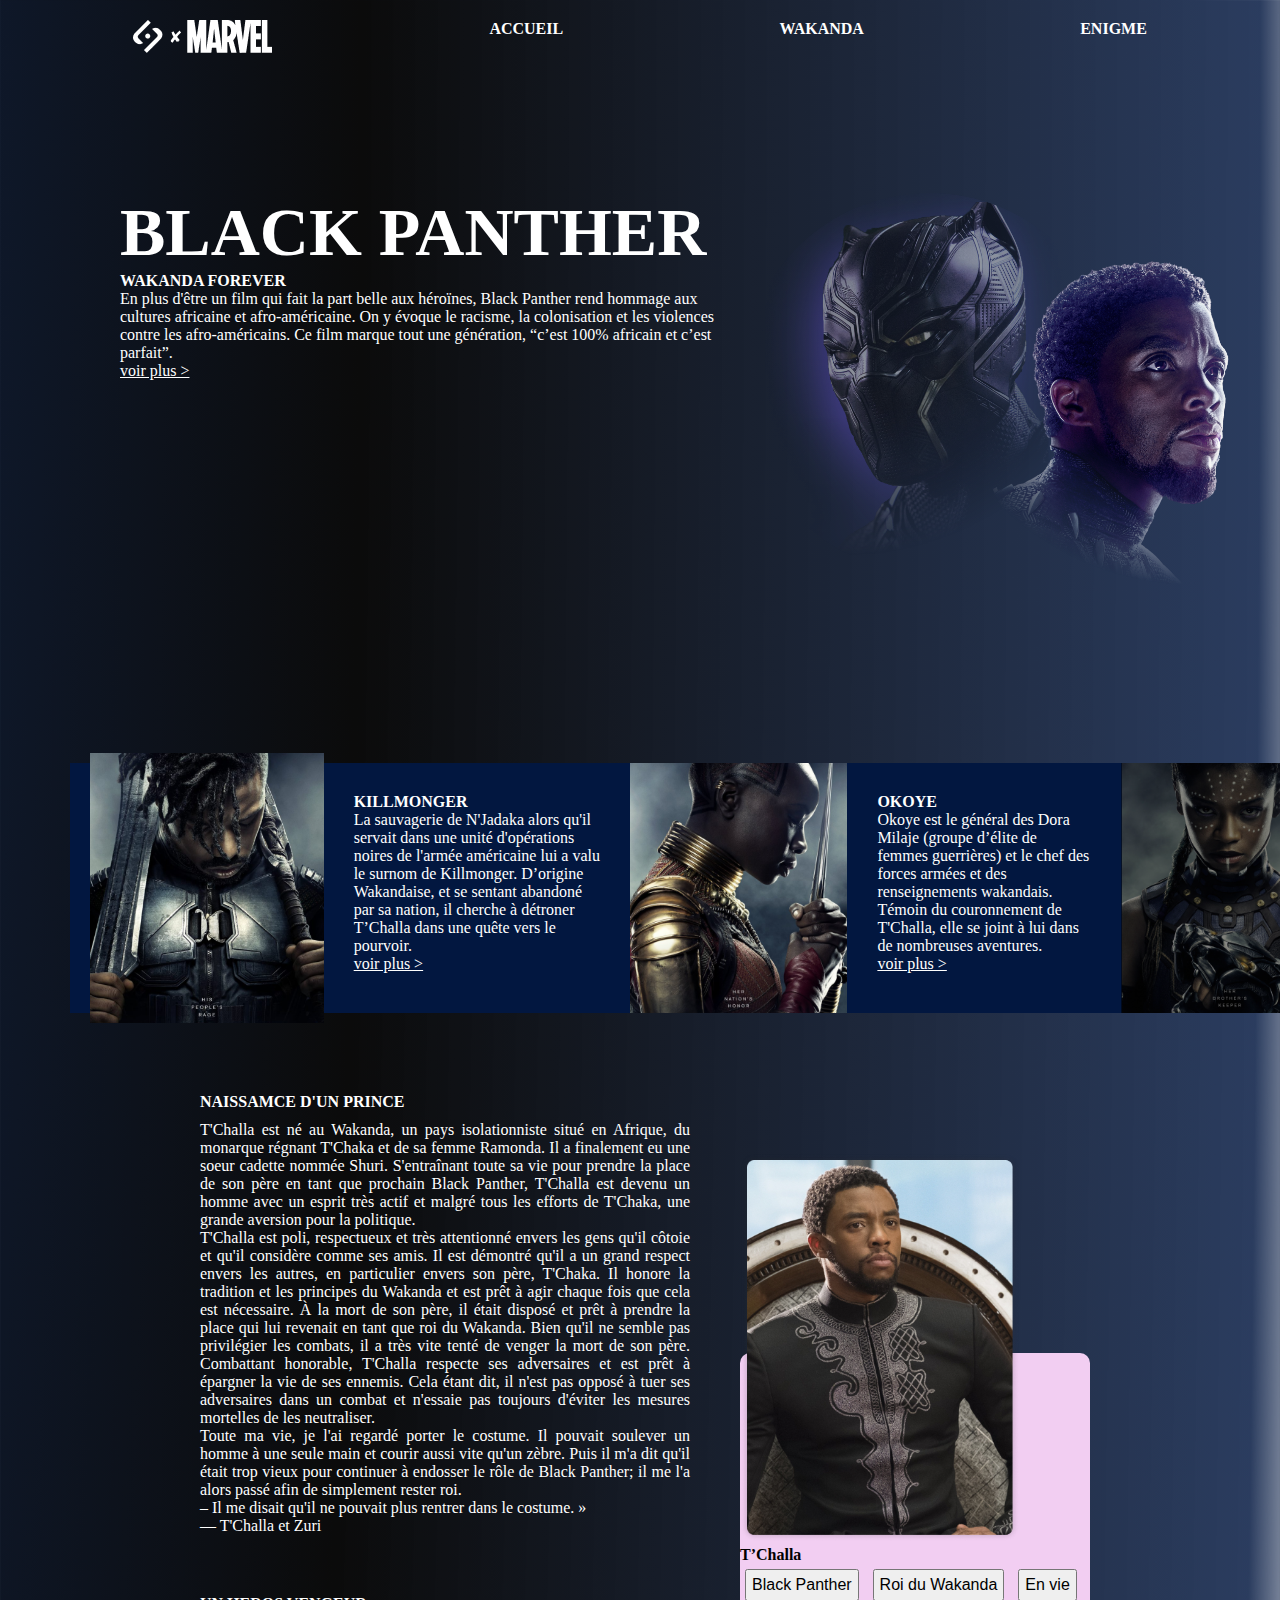
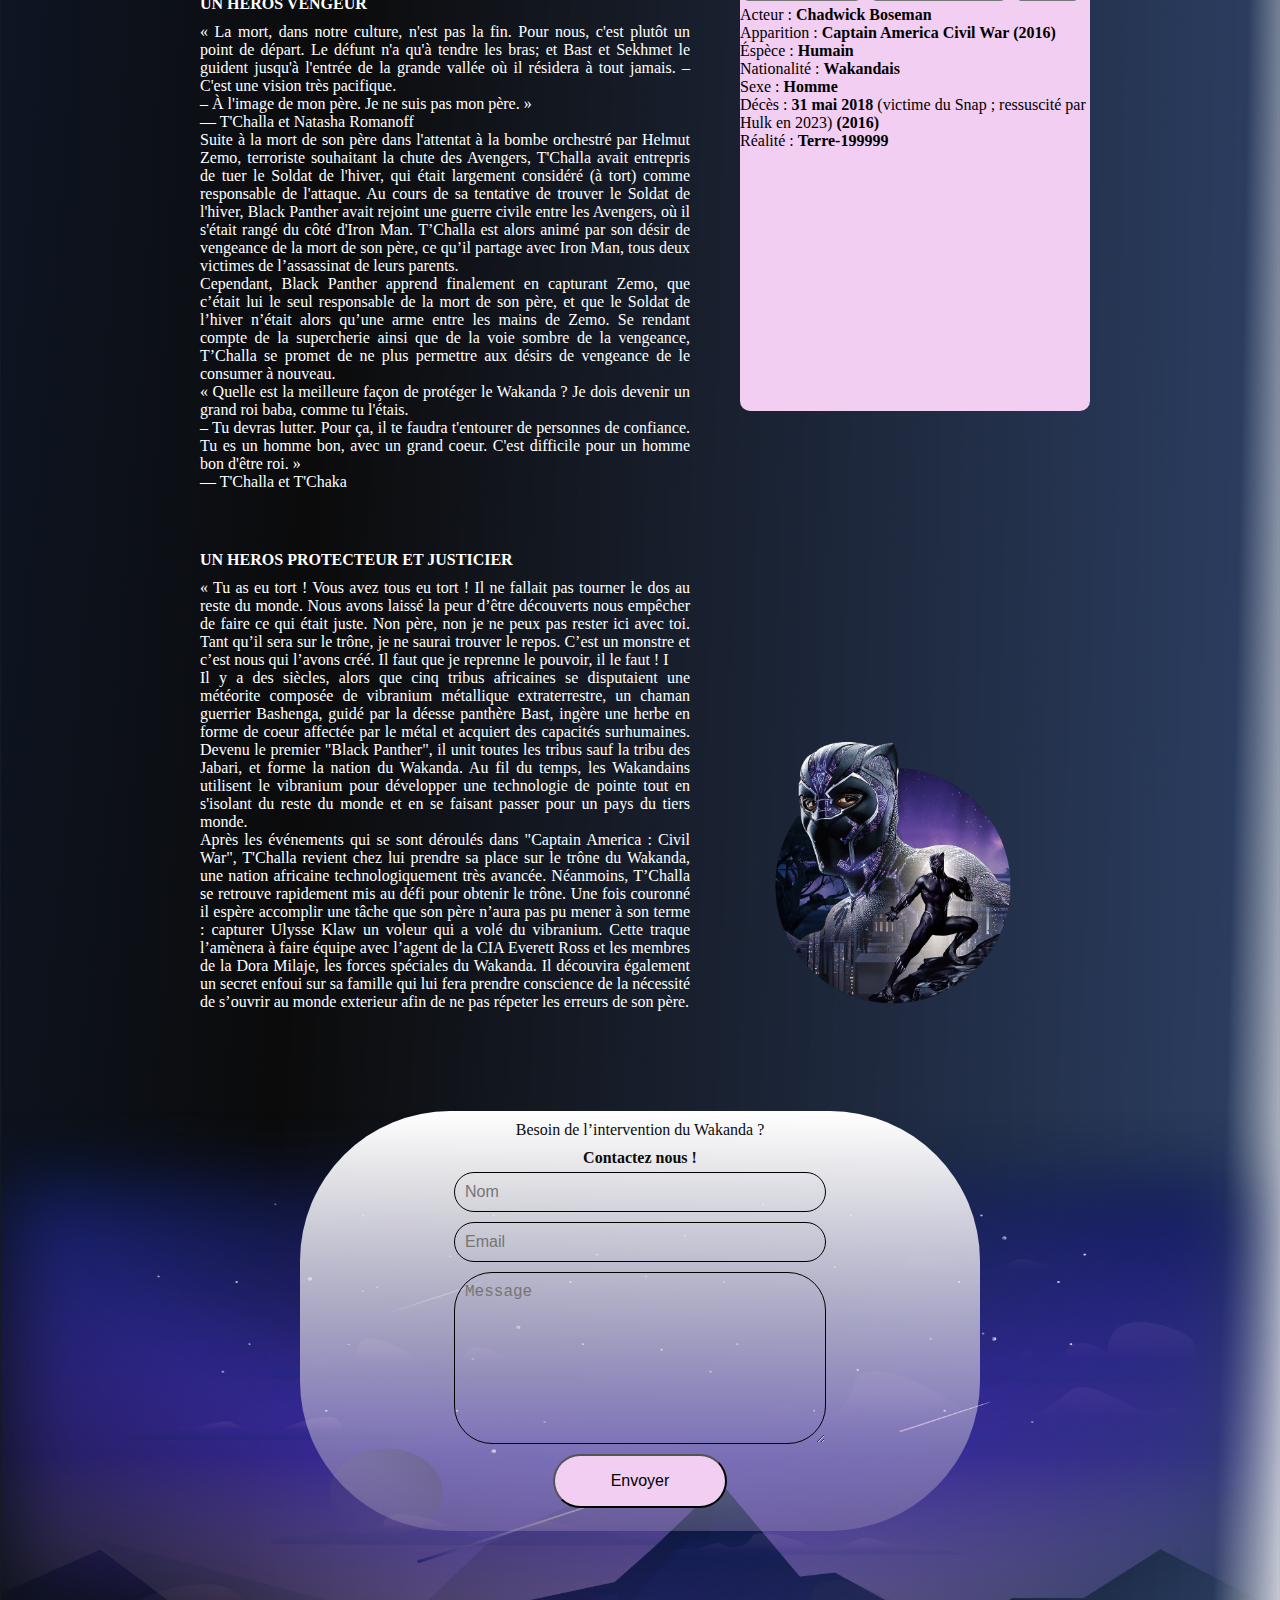
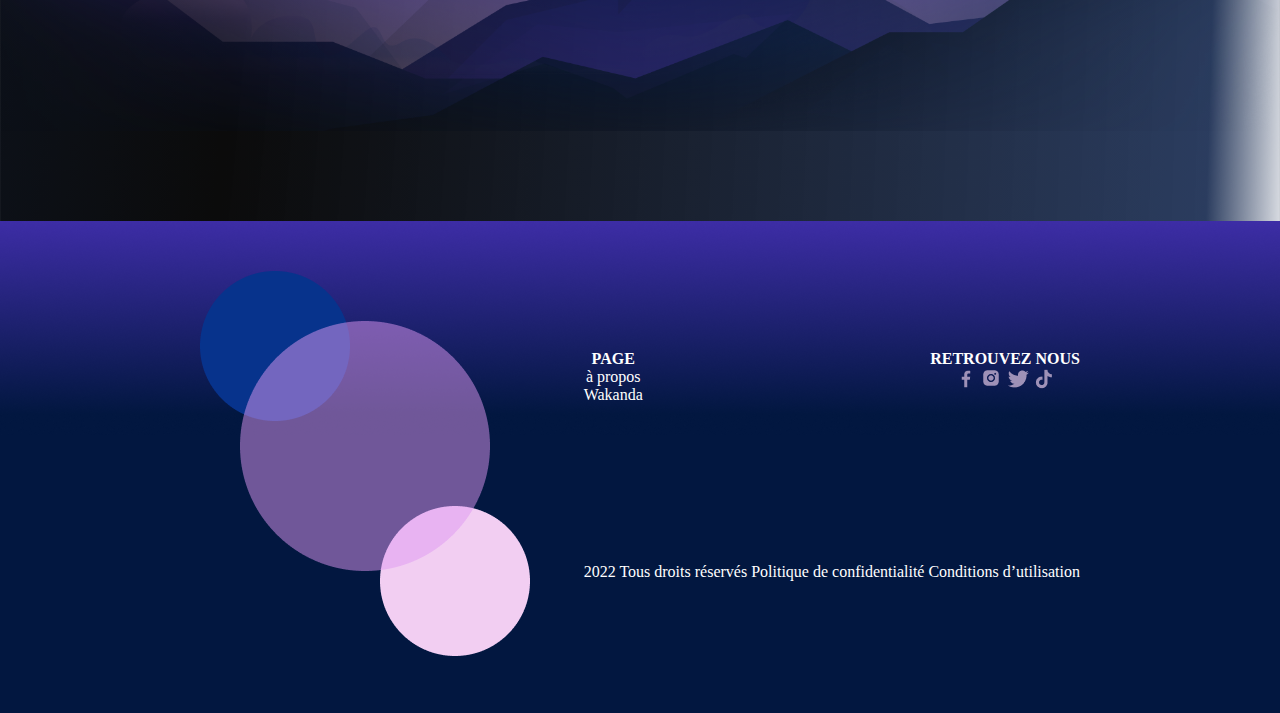
==== index.html @ 01e2886f "Page d'acueil et css incomplet" ====
<!DOCTYPE html>
<html lang="fr">
<head>
    <meta charset="UTF-8">
    <meta http-equiv="X-UA-Compatible" content="IE=edge">
    <meta name="viewport" content="width=device-width, initial-scale=1.0">
    <title>Acueil</title>
    <link rel="stylesheet" href="Styles/style.css">
</head>
<body>
    <!-- La page d'accueil du site -->
    <nav>
        <img src="Logo/footer2.png" alt="">
        <h2> <a href="index.html">ACCUEIL</a> </h2>
        <h2> <a href="wakanda.html"> WAKANDA</a></h2>
        <h2> <a href="enigme.html">ENIGME</a> </h2>
    </nav>
    
    <div class="part1">
        <div class="text">
            <h1>BLACK PANTHER</h1>
            <h2>WAKANDA FOREVER</h2>
            <p>En plus d'être un film qui fait la part belle aux héroïnes, Black Panther rend
                hommage aux cultures africaine et afro-américaine. On y évoque le
                racisme, la colonisation et les violences contre les afro-américains.
                Ce film marque tout une génération, “c’est 100% africain et c’est parfait”.</p>
            <p class="vp">voir plus > </p>
        </div>
        <div class="img">
            <img src="illustrations/Accueil/Pantherhome1..png" width="150%" height="100%" alt="">
        </div>
    </div>

    <div class="part2">
        <div class="img1">
            <img src="illustrations/Accueil/Pantherhome2.png" height="270px" alt="">
        </div>
        <div class="text1">
            <h2>KILLMONGER</h2>
            <p>La sauvagerie de N'Jadaka alors qu'il servait dans une
                unité d'opérations noires de l'armée américaine lui a
                valu le surnom de Killmonger. D’origine Wakandaise,
                et se sentant abandoné par sa nation, il cherche à
                détroner T’Challa dans une quête vers le pourvoir.</p>
            <p class="vp">voir plus ></p>
        </div>
        <div class="img2">
            
            <img src="illustrations/Accueil/Pantherhome3.png" height="250px" alt="">
        </div>
        <div class="text1">
            <h2>OKOYE</h2>
            <p>Okoye est le général des Dora Milaje (groupe d’élite
                de femmes guerrières) et le chef des forces armées et
                des renseignements wakandais. Témoin du
                couronnement de T'Challa, elle se joint à lui dans de
                nombreuses aventures.</p>
            <p class="vp">voir plus ></p>
        </div>
        <div class="img2">
            <img src="illustrations/Accueil/Pantherhome4.png" height="250px"alt="">
        </div>
    </div>

    <div class="container">
        <div class="row">
            <div class="txt">
                <h2>NAISSAMCE D'UN PRINCE</h2>
                <p>T'Challa est né au Wakanda, un pays isolationniste situé en Afrique, du monarque régnant T'Chaka et de sa femme
                    Ramonda. Il a finalement eu une soeur cadette nommée Shuri. S'entraînant toute sa vie pour prendre la place de son père
                    en tant que prochain Black Panther, T'Challa est devenu un homme avec un esprit très actif et malgré tous les efforts de
                    T'Chaka, une grande aversion pour la politique.</p>
                <p>T'Challa est poli, respectueux et très attentionné envers les gens qu'il côtoie et qu'il considère comme ses amis. Il est
                    démontré qu'il a un grand respect envers les autres, en particulier envers son père, T'Chaka. Il honore la tradition et les
                    principes du Wakanda et est prêt à agir chaque fois que cela est nécessaire. À la mort de son père, il était disposé et prêt à
                    prendre la place qui lui revenait en tant que roi du Wakanda. Bien qu'il ne semble pas privilégier les combats, il a très vite
                    tenté de venger la mort de son père. Combattant honorable, T'Challa respecte ses adversaires et est prêt à épargner la vie
                    de ses ennemis. Cela étant dit, il n'est pas opposé à tuer ses adversaires dans un combat et n'essaie pas toujours d'éviter les
                    mesures mortelles de les neutraliser.</p>
                <p>Toute ma vie, je l'ai regardé porter le costume. Il pouvait soulever un homme à une seule main et courir aussi vite
                    qu'un zèbre. Puis il m'a dit qu'il était trop vieux pour continuer à endosser le rôle de Black Panther; il me l'a alors
                    passé afin de simplement rester roi. <br>
                    
                    – Il me disait qu'il ne pouvait plus rentrer dans le costume. » <br>
                    
                    — T'Challa et Zuri</p>
            </div>
            <div class="txt">
                <h2>UN HEROS VENGEUR</h2>
                <p>« La mort, dans notre culture, n'est pas la fin. Pour nous, c'est plutôt un point de départ. Le défunt n'a qu'à tendre les
                    bras; et Bast et Sekhmet le guident jusqu'à l'entrée de la grande vallée où il résidera à tout jamais.
                    
                    – C'est une vision très pacifique. <br>
                    
                    – À l'image de mon père. Je ne suis pas mon père. » <br>
                    
                    — T'Challa et Natasha Romanoff</p>
                <p>Suite à la mort de son père dans l'attentat à la bombe orchestré par Helmut Zemo, terroriste souhaitant la chute des
                    Avengers, T'Challa avait entrepris de tuer le Soldat de l'hiver, qui était largement considéré (à tort) comme responsable de
                    l'attaque. Au cours de sa tentative de trouver le Soldat de l'hiver, Black Panther avait rejoint une guerre civile entre les
                    Avengers, où il s'était rangé du côté d'Iron Man. T’Challa est alors animé par son désir de vengeance de la mort de son père,
                    ce qu’il partage avec Iron Man, tous deux victimes de l’assassinat de leurs parents.</p>
                <p>Cependant, Black Panther apprend finalement en capturant Zemo, que c’était lui le seul responsable de la mort de son
                    père, et que le Soldat de l’hiver n’était alors qu’une arme entre les mains de Zemo. Se rendant compte de la supercherie
                    ainsi que de la voie sombre de la vengeance, T’Challa se promet de ne plus permettre aux désirs de vengeance de le
                    consumer à nouveau.</p>
                <p>« Quelle est la meilleure façon de protéger le Wakanda ? Je dois devenir un grand roi baba, comme tu l'étais. <br>
    
                    – Tu devras lutter. Pour ça, il te faudra t'entourer de personnes de confiance. Tu es un homme bon, avec un grand
                    coeur. C'est difficile pour un homme bon d'être roi. » <br>
                    
                    — T'Challa et T'Chaka</p>
            </div>
            <div class="txt">
                <h2>UN HEROS PROTECTEUR ET JUSTICIER</h2>
                <p>« Tu as eu tort ! Vous avez tous eu tort ! Il ne fallait pas tourner le dos au reste du monde. Nous avons laissé la peur
                    d’être découverts nous empêcher de faire ce qui était juste. Non père, non je ne peux pas rester ici avec toi. Tant qu’il
                    sera sur le trône, je ne saurai trouver le repos. C’est un monstre et c’est nous qui l’avons créé. Il faut que je reprenne
                    le pouvoir, il le faut ! I</p>
                <p>Il y a des siècles, alors que cinq tribus africaines se disputaient une météorite composée de vibranium métallique
                    extraterrestre, un chaman guerrier Bashenga, guidé par la déesse panthère Bast, ingère une herbe en forme de coeur
                    affectée par le métal et acquiert des capacités surhumaines. Devenu le premier "Black Panther", il unit toutes les tribus sauf
                    la tribu des Jabari, et forme la nation du Wakanda. Au fil du temps, les Wakandains utilisent le vibranium pour développer
                    une technologie de pointe tout en s'isolant du reste du monde et en se faisant passer pour un pays du tiers monde.
                    
                    </p>
                <p>Après les événements qui se sont déroulés dans "Captain America : Civil War", T'Challa revient chez lui prendre sa place sur
                    le trône du Wakanda, une nation africaine technologiquement très avancée. Néanmoins, T’Challa se retrouve rapidement
                    mis au défi pour obtenir le trône. Une fois couronné il espère accomplir une tâche que son père n’aura pas pu mener à son
                    terme : capturer Ulysse Klaw un voleur qui a volé du vibranium. Cette traque l’amènera à faire équipe avec l’agent de la CIA
                    Everett Ross et les membres de la Dora Milaje, les forces spéciales du Wakanda. Il découvira également un secret enfoui
                    sur sa famille qui lui fera prendre conscience de la nécessité de s’ouvrir au monde exterieur afin de ne pas répeter les
                    erreurs de son père.</p>
            </div>
        </div>
        <div class="row">
            <div class="card">
                <div class="crd-img">
                    <img src="illustrations/Accueil/Pantherhome5.png" width="80%" alt="">
                </div>
                <div class="crd-container">
                    <h3><strong>T’Challa</strong></h3>
                    <button>Black Panther</button>
                    <button>Roi du Wakanda</button>
                    <button>En vie</button>

                    <p>Acteur : <strong>Chadwick Boseman</strong></p>
                    <p>Apparition : <strong>Captain America Civil War (2016)</strong></p>
                    <p>Éspèce : <strong>Humain</strong></p>
                    <p>Nationalité : <strong>Wakandais</strong></p>
                    <p>Sexe : <strong>Homme</strong></p>
                    <p>Décès : <strong>31 mai 2018 </strong>(victime du Snap ; ressuscité par Hulk
                        en 2023)<strong> (2016)</strong></p>
                    <p>Réalité : <strong>Terre-199999</strong></p>
                </div>
            </div>

            <div class="">
                <img src="illustrations/Accueil/Pantherhome6.png" width="90%" alt="">
            </div>
        </div>
    </div>

    <div class="container1">
        <div class="formulaire">
            <form action="" method="post">
                <p>Besoin de l’intervention du Wakanda ?</p>
                <h2><strong>Contactez nous !</strong></h2>
                <input type="text" placeholder="Nom">
                <input type="text" placeholder="Email">
                <textarea type="text" class="mess" placeholder="Message" ></textarea>
                <button>Envoyer</button>
            </form>
        </div>
    </div>

    <footer>
        <div class="footer">
            <div class="ft-img">
                <img src="illustrations/footer1.png" alt="">
            </div>
            <div class="ft-suite">
                <div class="row1">
                    <div class="col">
                        <h3>PAGE</h3>
                        <p>à propos</p>
                        <p>Wakanda</p>
                    </div>
                    <div class="col">
                        <h3>RETROUVEZ NOUS</h3>
                        <div class="sociaux">
                            <img src="Logo/icon_facebook.png" alt="">
                            <img src="Logo/icon_instagram.png" alt="">
                            <img src="Logo/icon_twitter.png" alt="">
                            <img src="Logo/icon_tiktok.png" alt="">
                        </div>
                    </div>
                    
                </div>
                <div class="row1">
                    <p>2022 Tous droits réservés Politique de confidentialité Conditions d’utilisation</p>
                </div>
            </div>
        </div>
    </footer>
</body>
</html>
---- Styles/style.css ----
*{

    font-size: 16px;
    margin: 0;
    padding: 0;
}

body{
    background:radial-gradient(126.67% 350.28% at -21.35%
0%, #11213F 0%, #0B0B0B 39.1%, rgba(2, 23, 64,
0.837641) 94.57%, rgba(2, 23, 64, 0) 100%) ;
    color: white;
}

nav {
    margin: 0 5px;
    padding: 20px 20px;
    display: flex;
    flex-direction: row;
    justify-content: space-around;
}

nav:first-child {
    flex-grow: 8;
}

nav>h2>a {
    text-decoration: none;
    color: white;
}

nav>h2 :hover {
    text-decoration: underline;
}

/*CSS du page D'accueil*/

h1 {
    font-size: 68px;
}

.vp {
    text-decoration: underline;
}

.part1 {
    margin: 100px;
    padding: 20px;
    display: flex;
    flex-direction: row;
    justify-content: space-around;
}

.part2 {
    height: 250px;
    margin: 0 0 20px 70px ;
    background-color: #021740;
    display: flex;
}

.img1 {
    margin: -10px  0 0 20px;
}

.text1 {
    padding: 30px;
}

.container {
    margin: 0 150px;
    padding: 20px;
    display: flex;
}

.txt {
    margin: 10px;
    padding: 20px;
    text-align: justify;
}

.txt>h2 {
    padding: 10px 0;
}

.card {
    height: 658px;
    width: 350px;
    margin: 300px 20px;
    color: black;
    background-color: #F2CEF2;
    border-radius: 10px;
}

.crd-img>img{
    margin: -200px 0 0 0;
}

.container1 {
    height: 620px;
    background: url("../illustrations/Accueil/Pantherhome7.png");
    background-size: 100%;
}

.formulaire {
    margin: 50px 300px;
    height: 420px;
    border-radius: 150px;
    background: linear-gradient(to bottom ,#FFFFFF,#9e91b75b);
    
}

form {
    display: flex;
    flex-direction: column;
    justify-content: center;
    align-items: center;
    color: #0B0B0B;
}

form p ,from h2,button{
    margin: 5px;
    padding: 5px;
}

input ,.mess{
    margin: 5px;
    padding: 10px;
    width: 350px;
    background: none;
    border: 1px solid black;
    border-radius: 38px;
}

.mess {
    height:150px;
}

form button {
    width: 174px;
    height: 54px;
    border-radius: 38px;
    background-color: #F2CEF2;
}
form button:hover{
    box-shadow: 5px 5px 5px 5px  #F2CEF2;
    /*filter: blur(20px);*/
}

footer {
    margin-top: 90px;
    height: 492px;
    background: url("../illustrations/back_footer.png");
}

.footer {
    margin-left: 150px;
    margin-right: 150px;
    padding: 50px;
    display: flex;
    justify-content: space-between;
}

.ft-img {
    height: 50%;
}

.ft-suite {
    display: flex;
    flex-direction: column;
    justify-content: space-around;
    text-align: center;
}

.row1 {
    display: flex;
    justify-content: space-between;
}
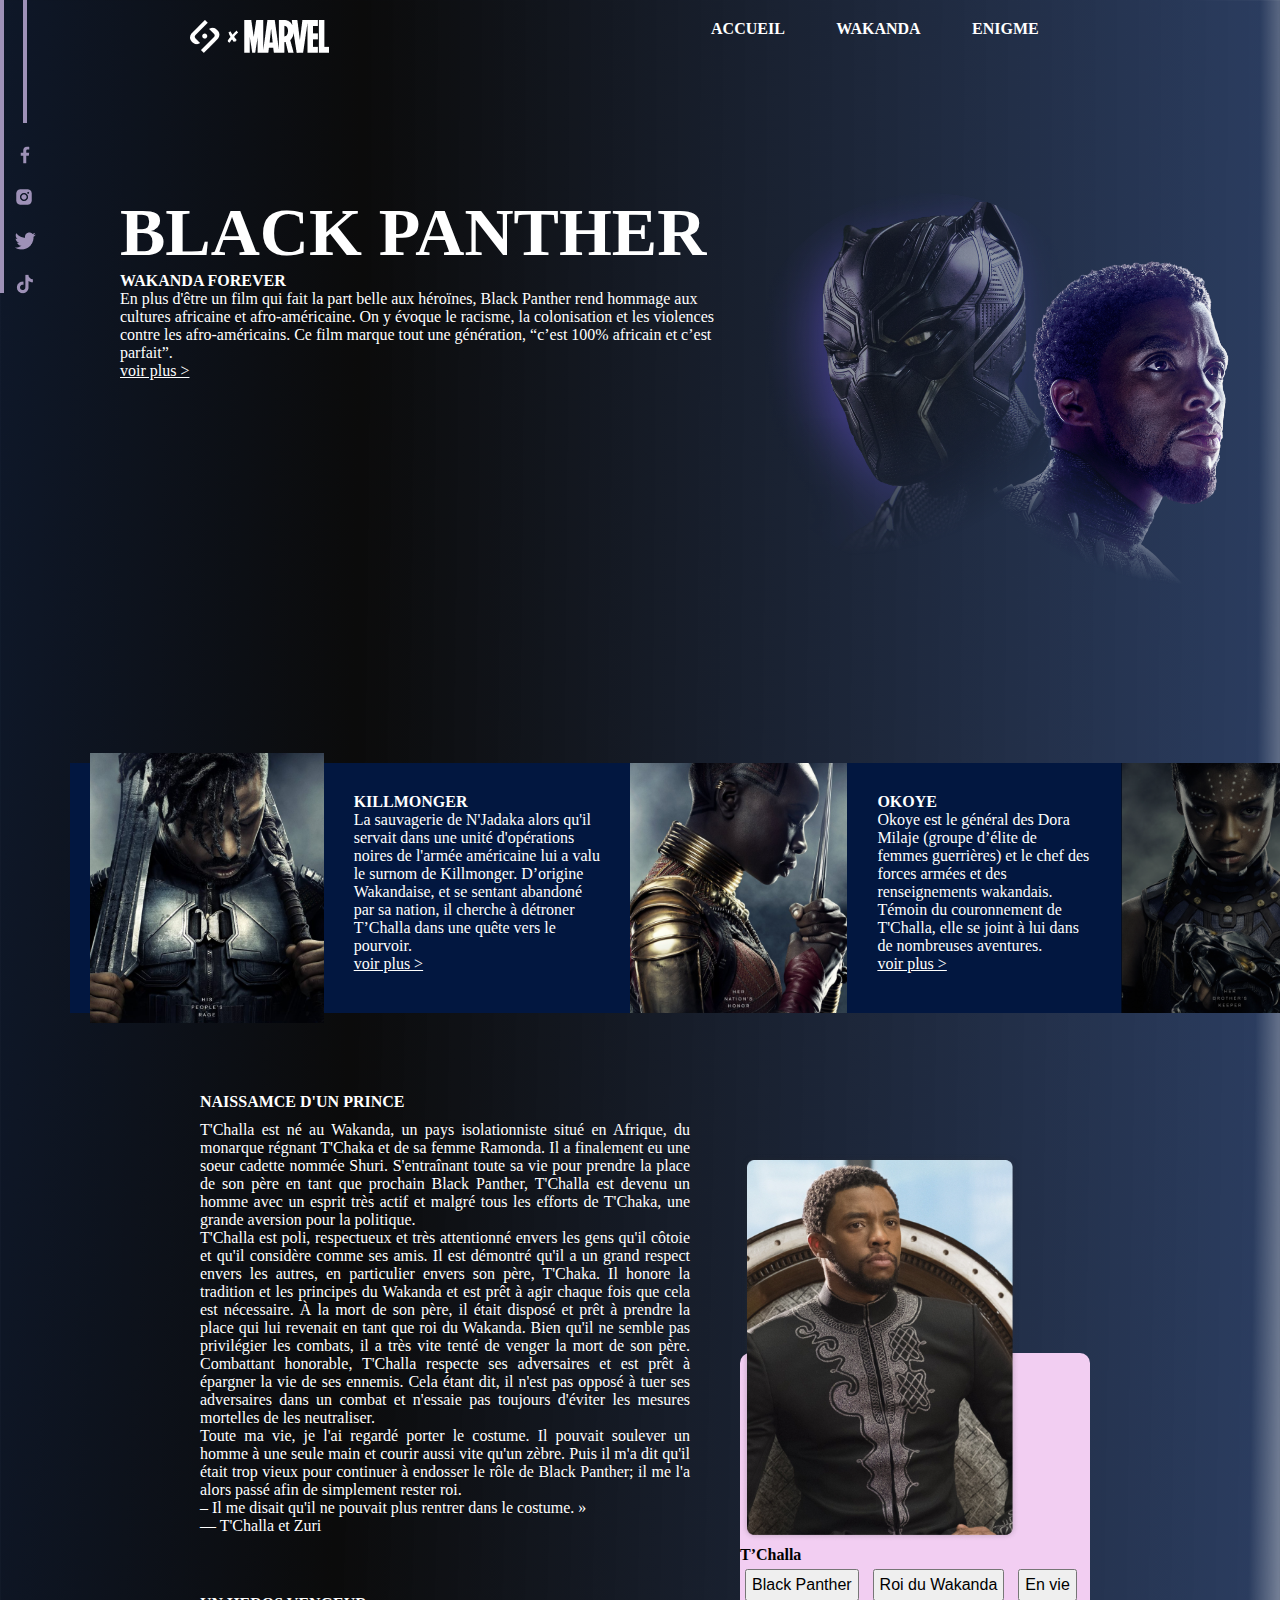
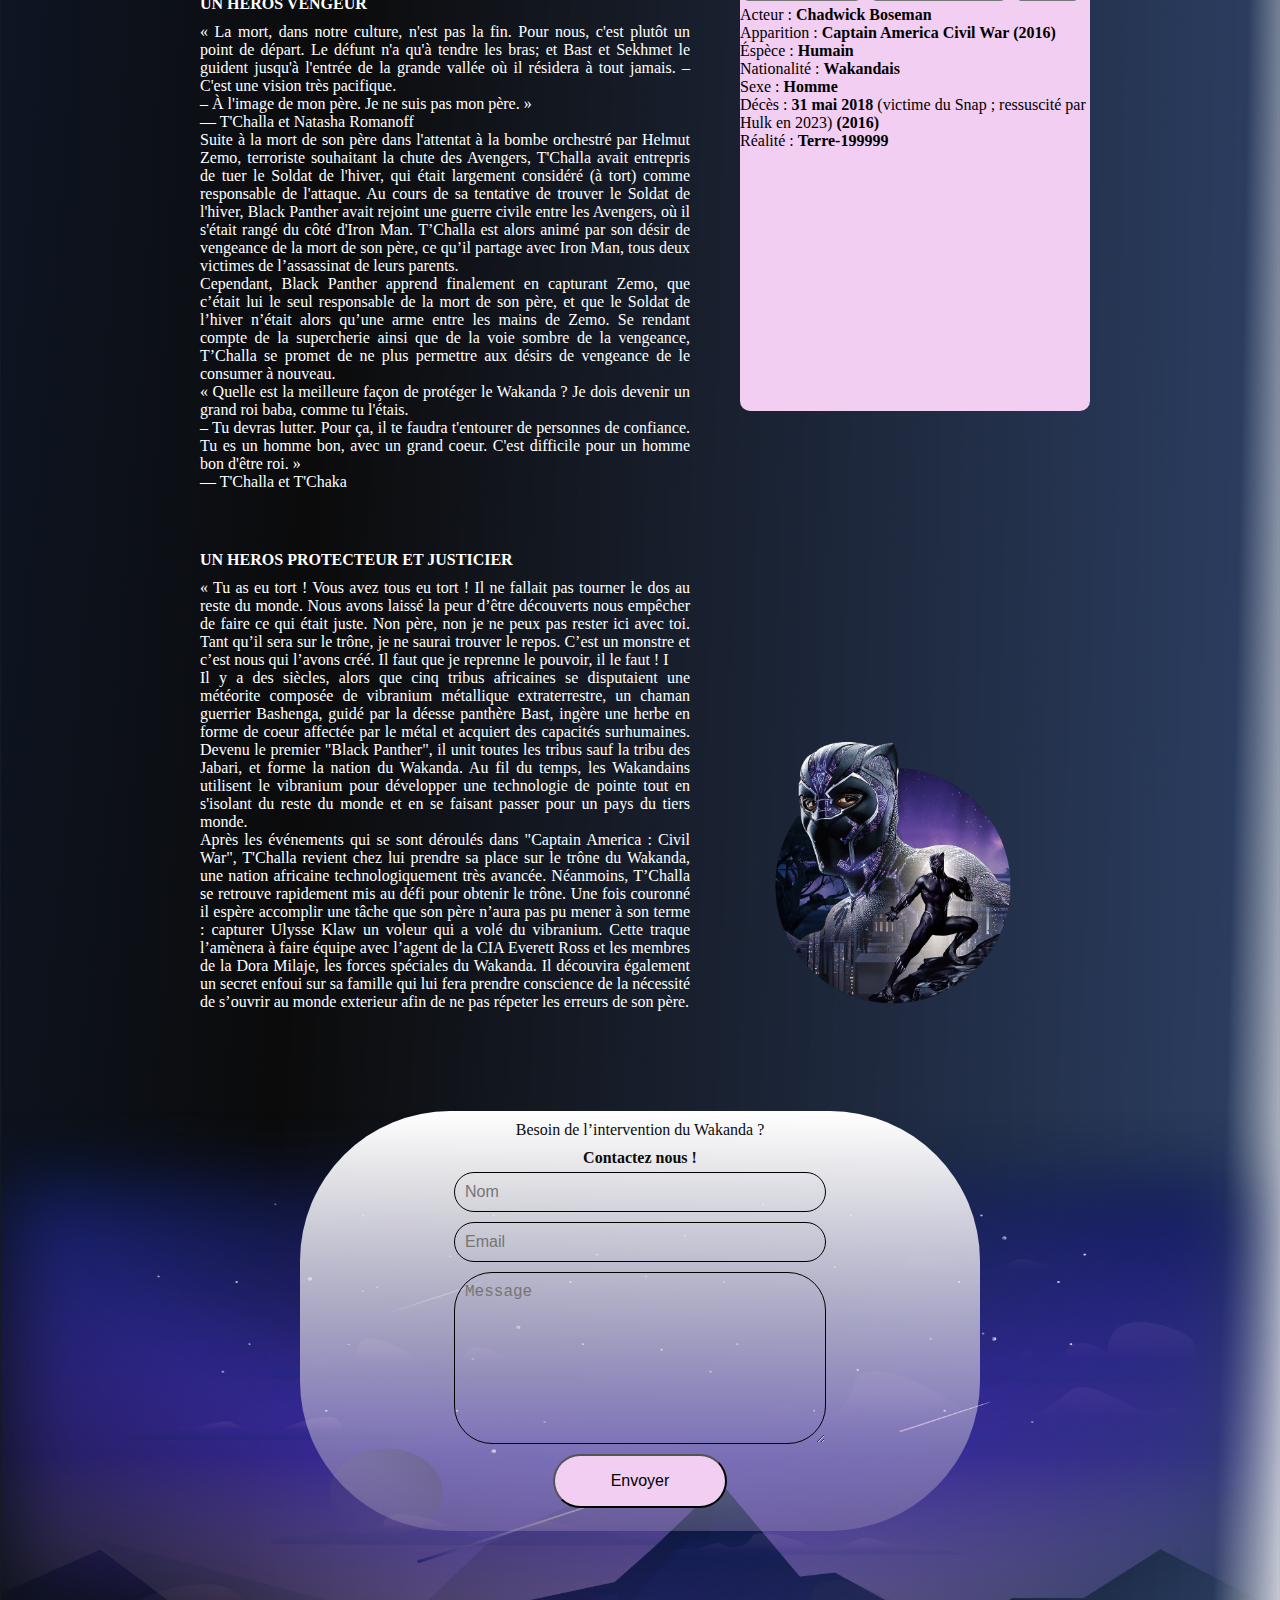
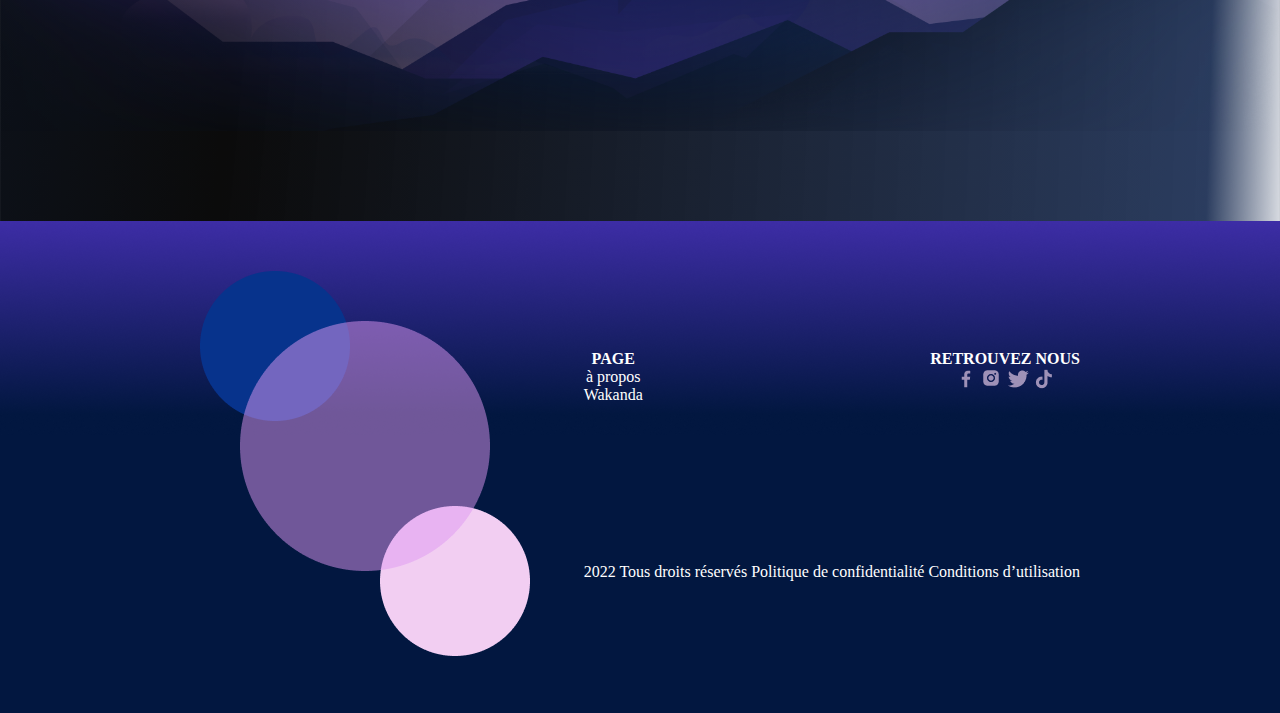
==== commit 5d1edbaf: "mise a jours" ====
--- a/index.html
+++ b/index.html
@@ -11,10 +11,34 @@
     <!-- La page d'accueil du site -->
     <nav>
         <img src="Logo/footer2.png" alt="">
-        <h2> <a href="index.html">ACCUEIL</a> </h2>
-        <h2> <a href="wakanda.html"> WAKANDA</a></h2>
-        <h2> <a href="enigme.html">ENIGME</a> </h2>
+        <ul>
+            <li>
+                <h2> <a href="index.html">ACCUEIL</a> </h2>
+
+            </li>
+            <li>
+                <h2> <a href="wakanda.html"> WAKANDA</a></h2>
+
+            </li>
+            <li>
+                <h2> <a href="enigme.html">ENIGME</a> </h2>
+
+            </li>
+        </ul>
     </nav>
+
+    <div class="barre">
+        <div class="vertical_full"></div>
+        <div class="vertical_min">
+            <div class="barre_min"></div>
+            <div class="social_media">
+                <img src="Logo/icon_facebook.png" alt="">
+                <img src="Logo/icon_instagram.png" alt="">
+                <img src="Logo/icon_twitter.png" alt="">
+                <img src="Logo/icon_tiktok.png" alt="">
+            </div>
+        </div>
+    </div>
     
     <div class="part1">
         <div class="text">
--- a/Styles/style.css
+++ b/Styles/style.css
@@ -19,19 +19,62 @@
     flex-direction: row;
     justify-content: space-around;
 }
-
-nav:first-child {
-    flex-grow: 8;
-}
-
-nav>h2>a {
+ ul {
+    display: flex;
+    justify-content: space-evenly;
+    width: 35%;
+ }
+
+ ul li {
+    list-style: none;
+ }
+
+nav h2>a {
     text-decoration: none;
     color: white;
 }
 
-nav>h2 :hover {
+nav h2:hover {
     text-decoration: underline;
 }
+/*les barres vertical*/
+
+.barre{
+    margin-top: -150px;
+    position: absolute;
+    display: flex;
+  }
+  .barre .vertical_full{
+    width: 4px;
+    height: 370px;
+    background-color:#9e91b7;
+  }
+  .barre .vertical_min{
+    display: flex;
+    flex-direction: column;
+    margin-left: 10px;
+    align-items: center;
+  }
+  .barre .vertical_min .barre_min{
+    width: 4px;
+    height: 200px;
+    background-color:#9e91b7;
+  
+  }
+  .barre .vertical_min .social_media{
+    display: flex;
+    flex-direction: column;
+    justify-content: space-around;
+
+  }
+  .barre .vertical_min .social_media img{
+    margin-top: 21px;
+    cursor: pointer;
+  }
+  .barre .vertical_min .social_media img:hover{
+    filter: sepia(100%) invert(100%) brightness(1000%);
+  }
+
 
 /*CSS du page D'accueil*/
 
@@ -174,4 +217,21 @@
 .row1 {
     display: flex;
     justify-content: space-between;
-}+}
+
+
+
+/*CSS du page Wakanda*/
+
+.container2{
+    height: 720px;
+    background: url("../illustrations/Wakanda/Pantherwakanda1.png");
+    background-size: 100%;
+}
+
+.vid {
+    height: 458 px;
+    background-color: #fff;
+}
+
+/*CSS du page Enigme*/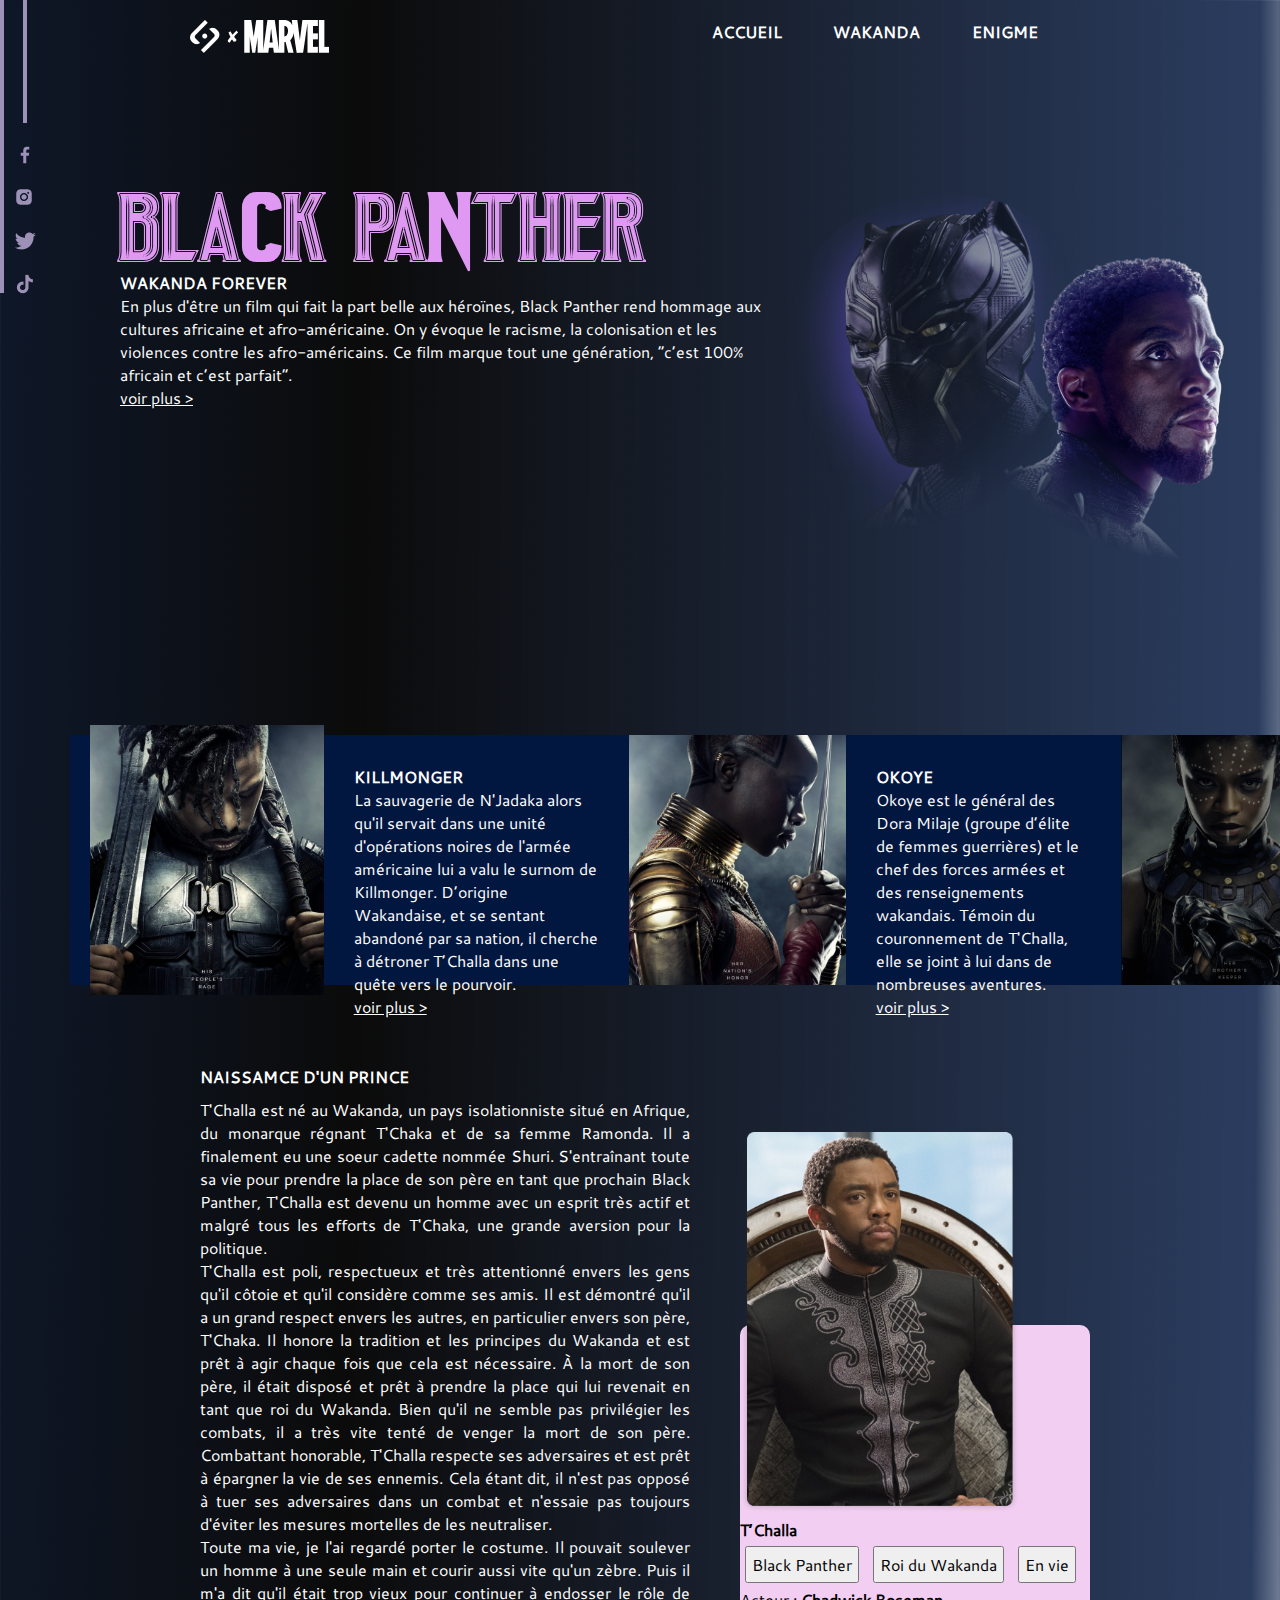
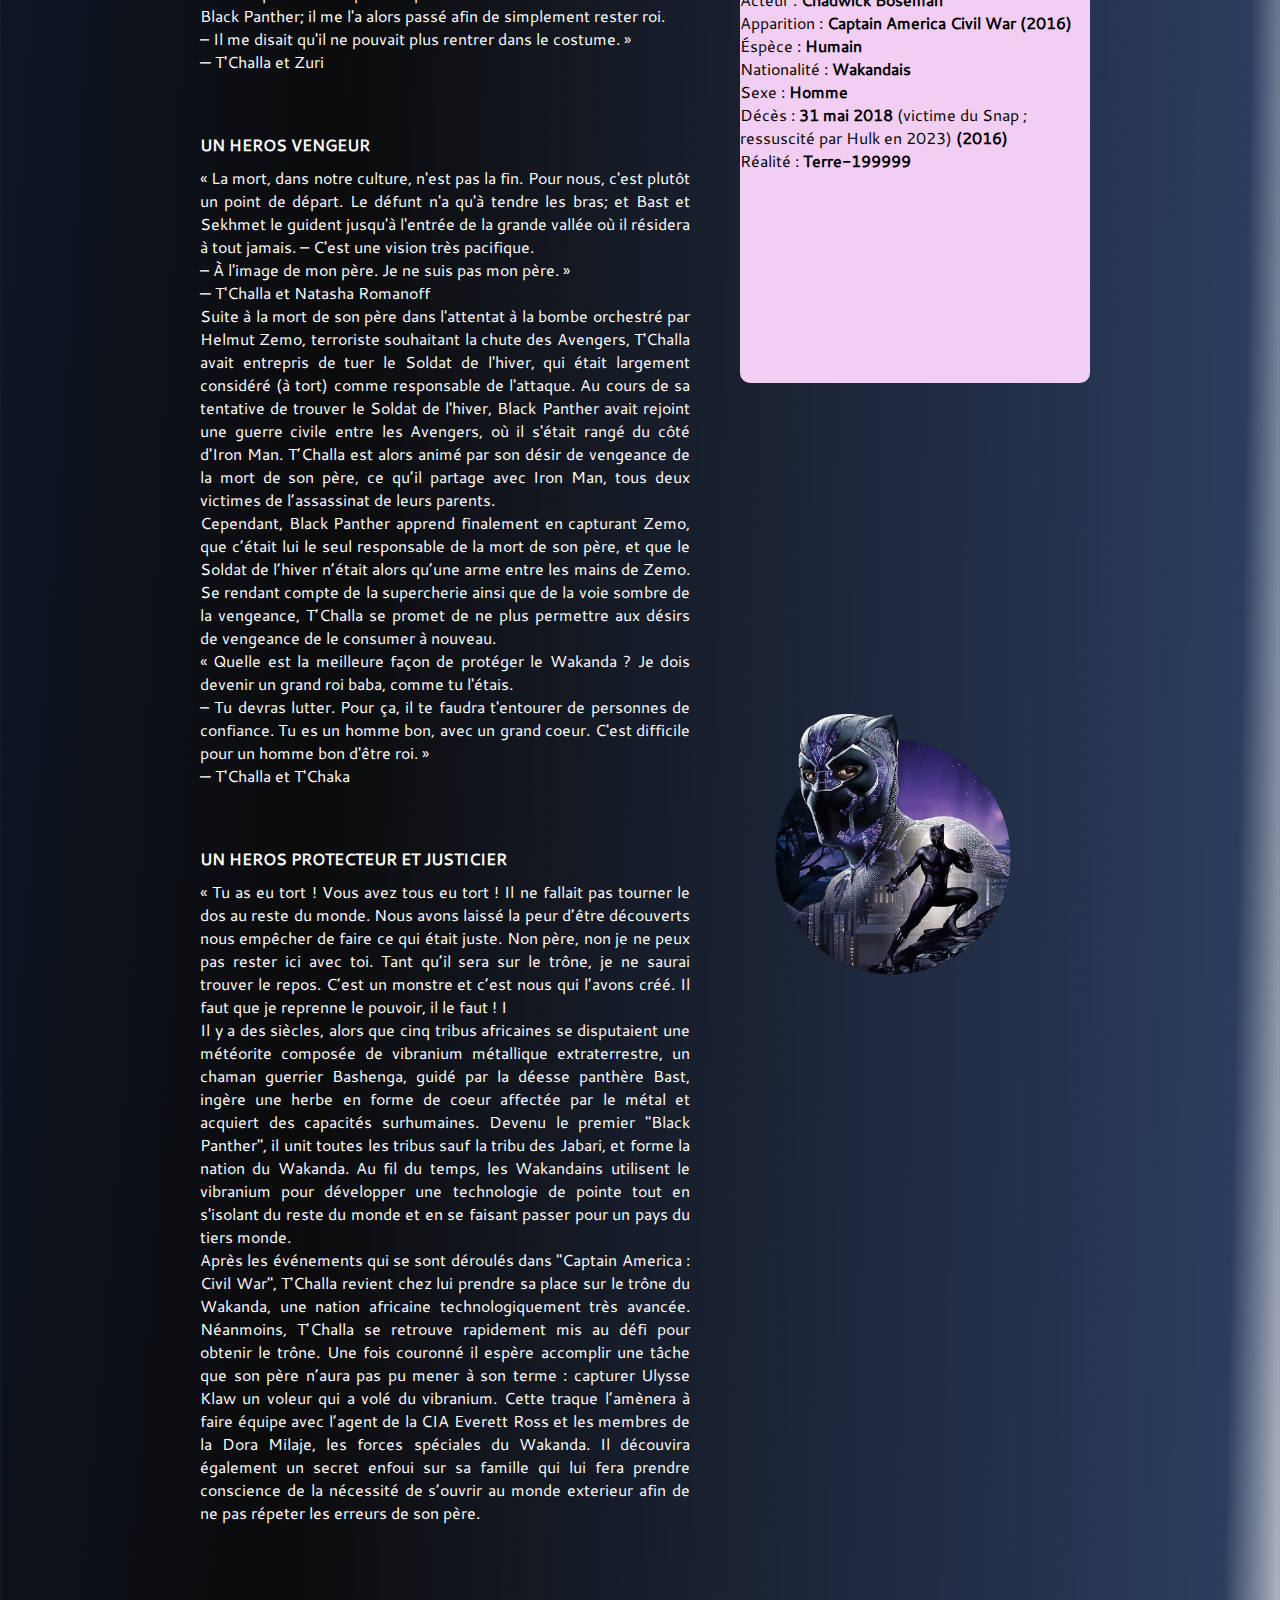
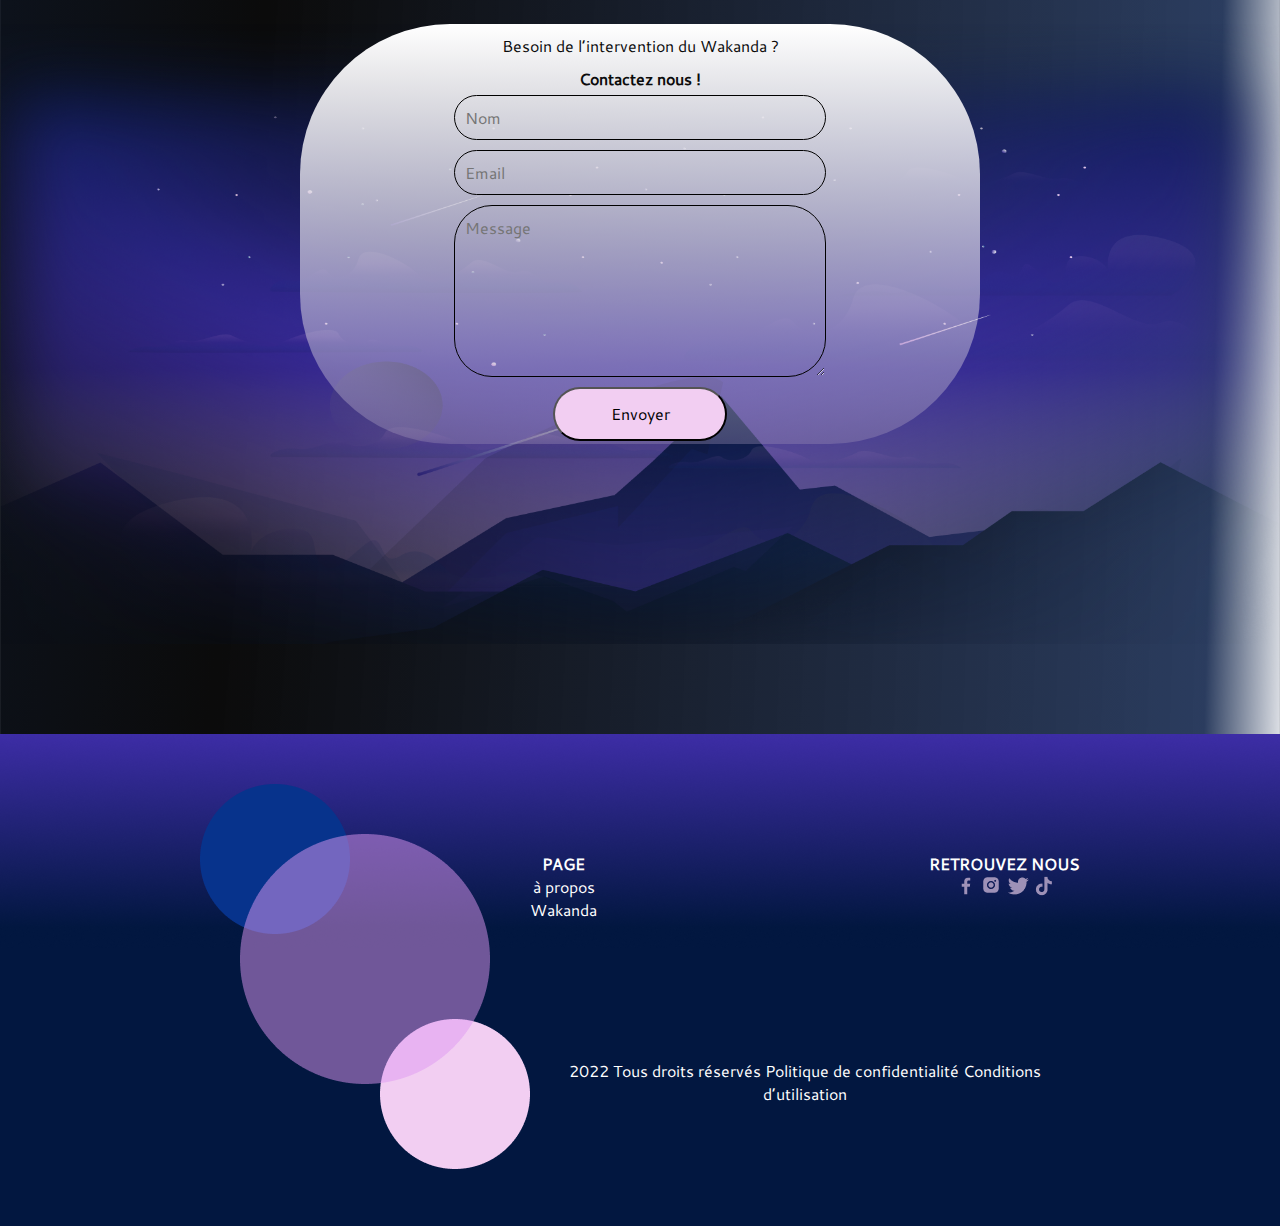
==== commit 736ec168: "Ajout des ploces neccessaire" ====
--- a/index.html
+++ b/index.html
@@ -6,6 +6,7 @@
     <meta name="viewport" content="width=device-width, initial-scale=1.0">
     <title>Acueil</title>
     <link rel="stylesheet" href="Styles/style.css">
+    
 </head>
 <body>
     <!-- La page d'accueil du site -->
--- a/Styles/style.css
+++ b/Styles/style.css
@@ -1,5 +1,30 @@
+@font-face {
+    font-family: Panthera;
+    src: url("../Police/PantheraRegular-MVZ9J.ttf");
+}
+
+@font-face {
+    font-family: Beyno;
+    src: url("../Police/BEYNO.ttf");
+}
+
+@font-face {
+    font-family: Wakanda-forever;
+    src: url("../Police/Wakanda.ttf");
+}
+
+@font-face {
+    font-family: CantareB;
+    src: url("../Police/Cantarell-Bold.ttf");
+}
+
+@font-face {
+    font-family: CantareR;
+    src: url("../Police/Cantarell-Regular.ttf");
+}
+
 *{
-
+    font-family: CantareR;
     font-size: 16px;
     margin: 0;
     padding: 0;
@@ -79,7 +104,9 @@
 /*CSS du page D'accueil*/
 
 h1 {
+    font-family: Panthera;
     font-size: 68px;
+    color: #DF99F2;
 }
 
 .vp {
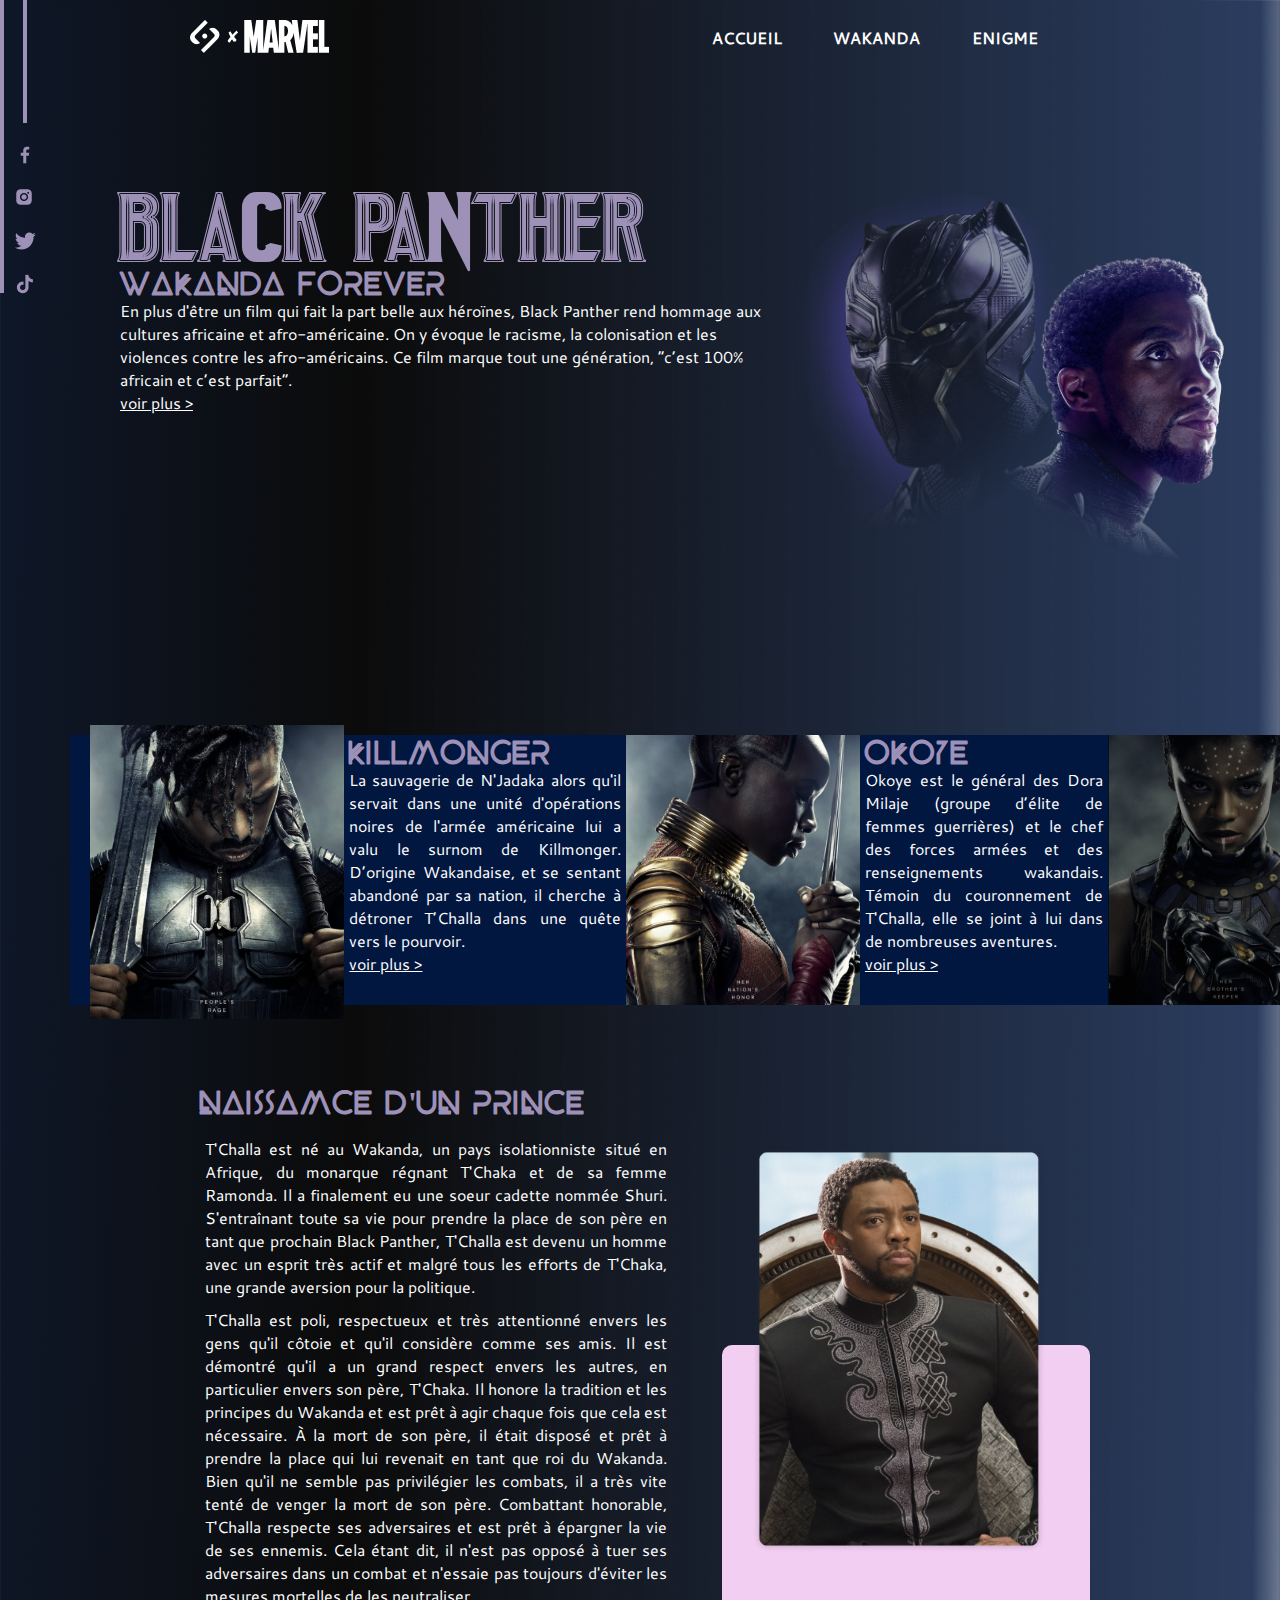
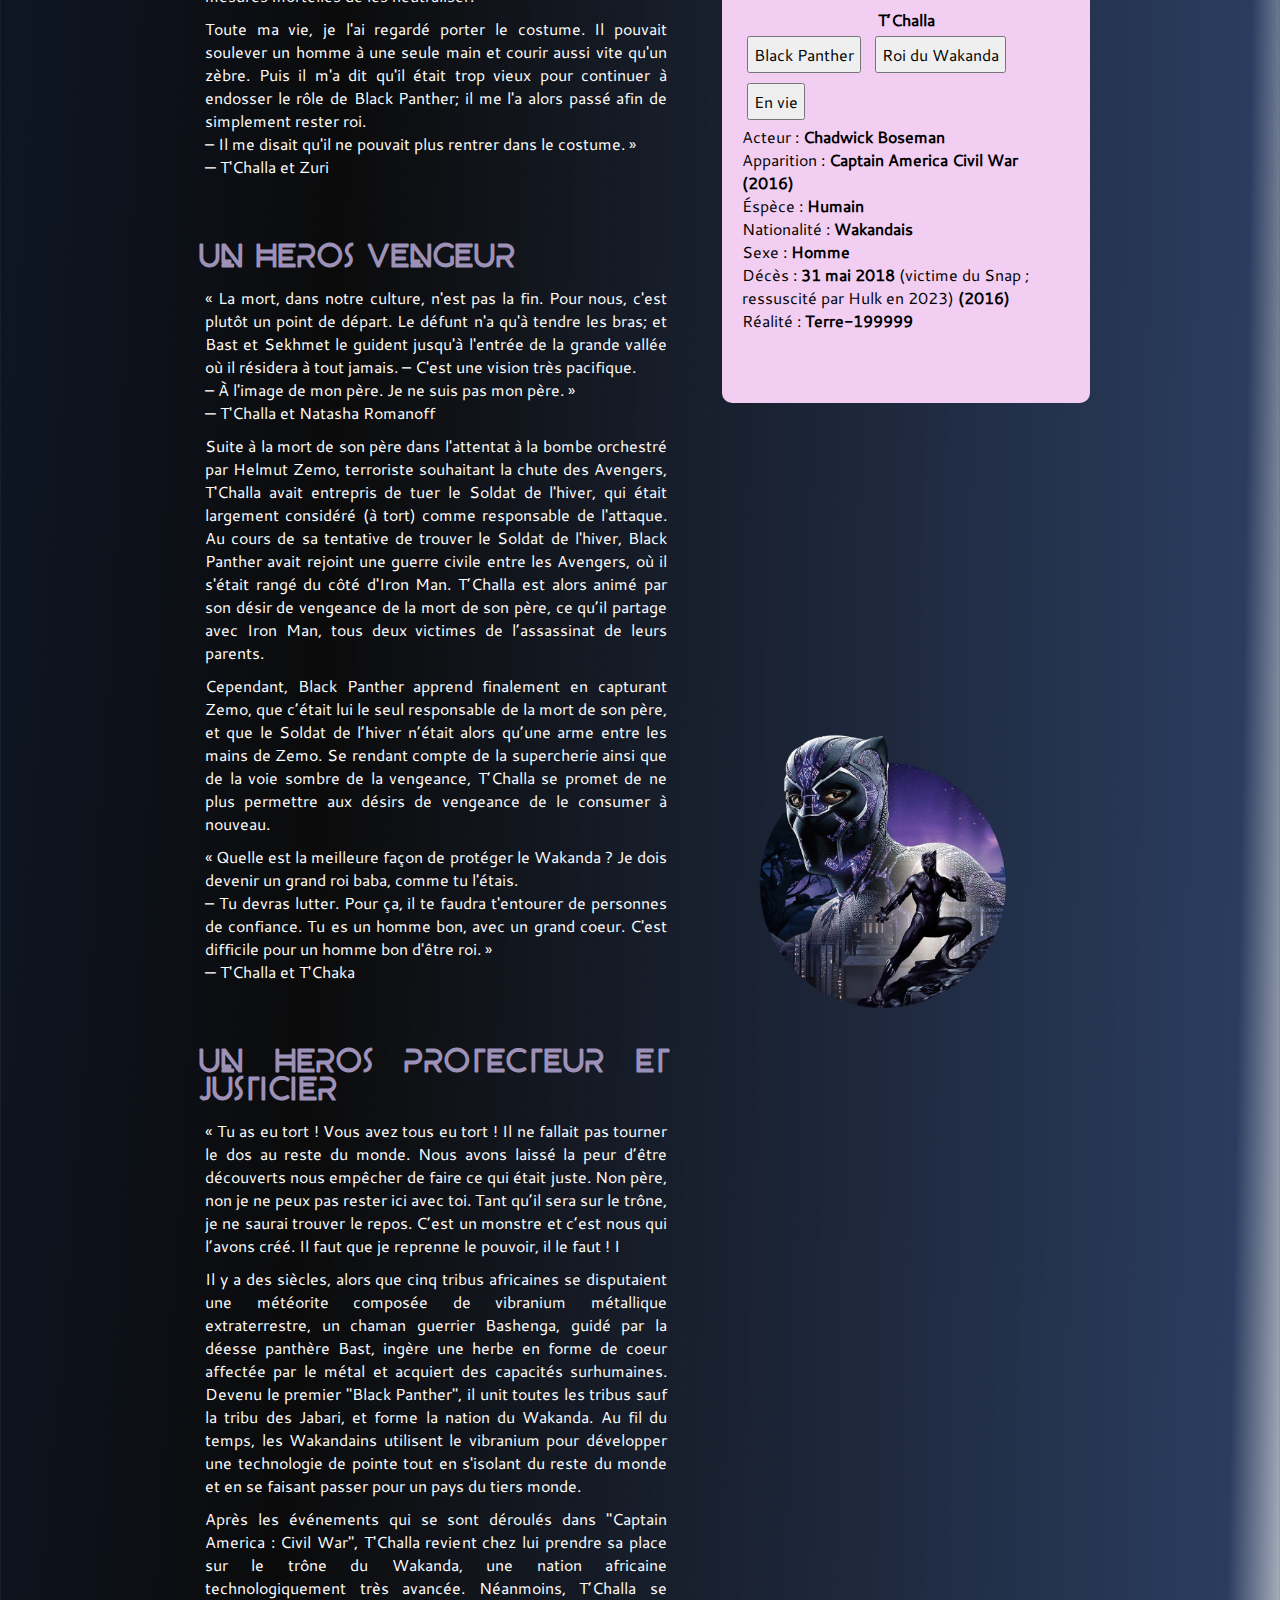
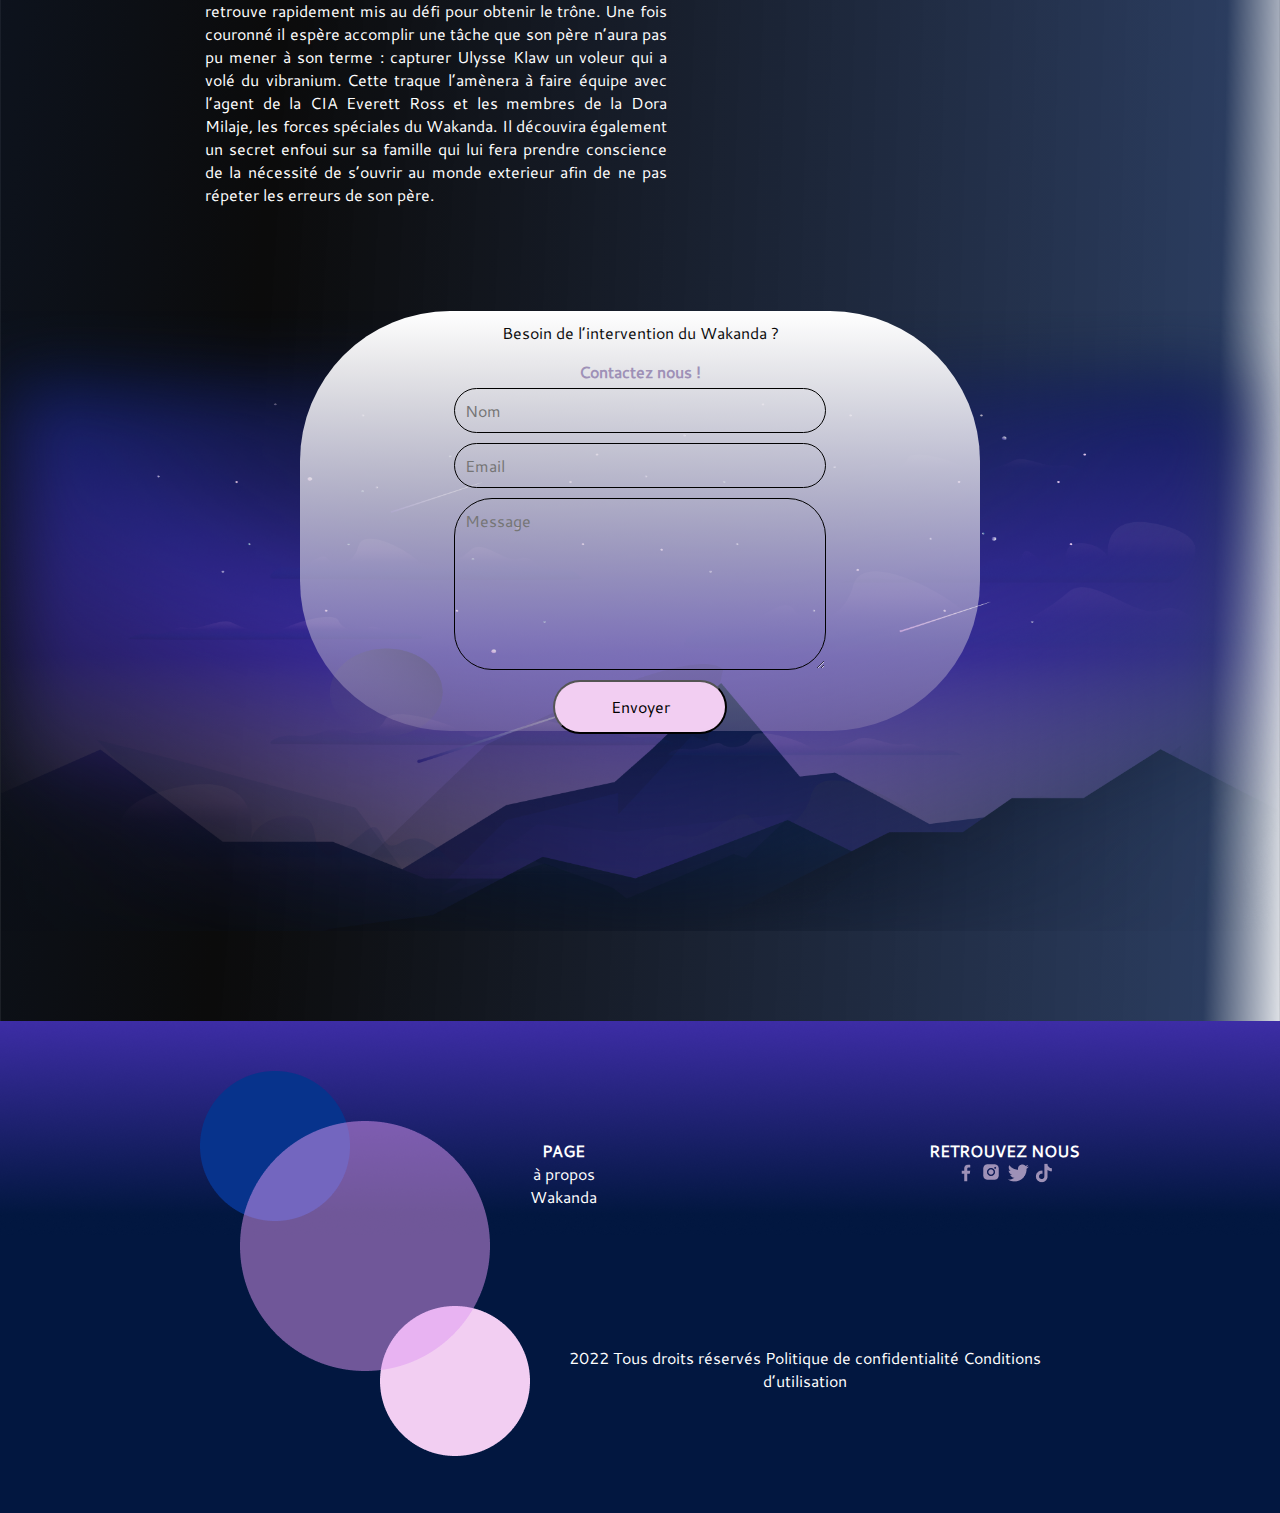
==== commit c46316e8: "dernier mise a jours" ====
--- a/index.html
+++ b/index.html
@@ -58,7 +58,7 @@
 
     <div class="part2">
         <div class="img1">
-            <img src="illustrations/Accueil/Pantherhome2.png" height="270px" alt="">
+            <img src="illustrations/Accueil/Pantherhome2.png" height="105%" alt="">
         </div>
         <div class="text1">
             <h2>KILLMONGER</h2>
@@ -71,7 +71,7 @@
         </div>
         <div class="img2">
             
-            <img src="illustrations/Accueil/Pantherhome3.png" height="250px" alt="">
+            <img src="illustrations/Accueil/Pantherhome3.png" height="100%" alt="">
         </div>
         <div class="text1">
             <h2>OKOYE</h2>
@@ -83,7 +83,7 @@
             <p class="vp">voir plus ></p>
         </div>
         <div class="img2">
-            <img src="illustrations/Accueil/Pantherhome4.png" height="250px"alt="">
+            <img src="illustrations/Accueil/Pantherhome4.png" height="100%"alt="">
         </div>
     </div>
 
--- a/Styles/style.css
+++ b/Styles/style.css
@@ -106,7 +106,13 @@
 h1 {
     font-family: Panthera;
     font-size: 68px;
-    color: #DF99F2;
+    color: #9E91B7;
+}
+
+h2 {
+    font-family: Beyno;
+    font-size: 32px;
+    color: #9E91B7;
 }
 
 .vp {
@@ -122,7 +128,7 @@
 }
 
 .part2 {
-    height: 250px;
+    height: 270px;
     margin: 0 0 20px 70px ;
     background-color: #021740;
     display: flex;
@@ -133,7 +139,9 @@
 }
 
 .text1 {
-    padding: 30px;
+    padding: 5px;
+    text-align: justify;
+    font-size: 14px;
 }
 
 .container {
@@ -152,17 +160,32 @@
     padding: 10px 0;
 }
 
+.txt p {
+    padding: 5px;
+}
+
 .card {
     height: 658px;
-    width: 350px;
+    width: 368px;
     margin: 300px 20px;
     color: black;
     background-color: #F2CEF2;
     border-radius: 10px;
+    
+    
 }
 
 .crd-img>img{
-    margin: -200px 0 0 0;
+    margin: -200px 0 30px 30px;
+}
+
+.crd-container {
+    padding: 20px;
+}
+
+.crd-container>h3 {
+    display: flex;
+    justify-content: center;
 }
 
 .container1 {
